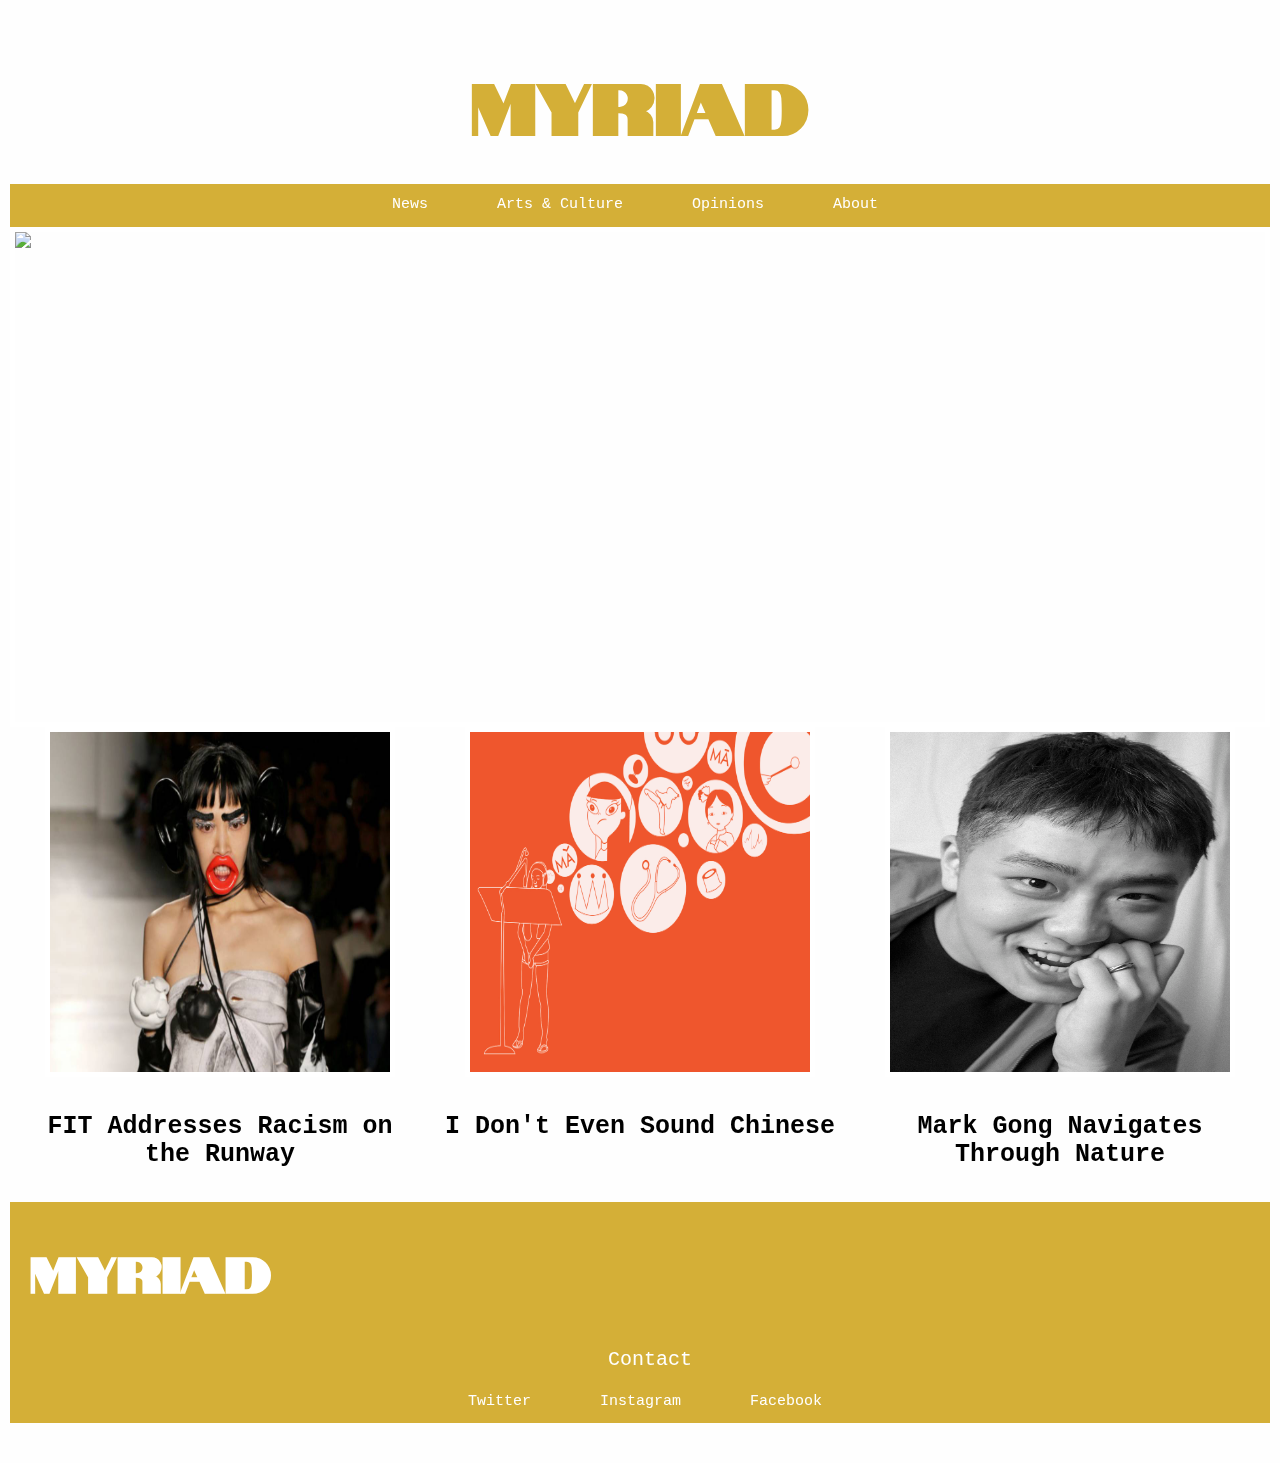
==== index.html @ ab916d22 "Update index.html" ====
<!DOCTYPE html>
<html lang="en">

	<head>
		<meta charset="utf-8" />
		<meta name="viewport" content="width=device-width, initial-scale=1.0" />
		<title>Myriad | Homepage</title>
		<!-- Compiled and minified CSS -->
<link rel="stylesheet" href="https://cdnjs.cloudflare.com/ajax/libs/materialize/1.0.0/css/materialize.min.css">

<!-- Compiled and minified JavaScript -->
<script src="https://cdnjs.cloudflare.com/ajax/libs/materialize/1.0.0/js/materialize.min.js"></script>

		<link rel="stylesheet" href="styles.css" type="text/css" />
		<link href="https://fonts.googleapis.com/css?family=Notable&display=swap" rel="stylesheet">
		<script src="script.js"></script>
	</head>

	<body>
		  <header>
				<div class="row">
				<div class="col s12">
			<h1><a href="index.html">Myriad</a></h1>
																	</div>
												 </div>
	<div class="col s12">
			  <ul>
		    <li>
		    <a href="fit.html">News</a>
		                        </li>
				<li>
					<a href="markgong.html">Arts & Culture</a>
				</li>
		   <li>
		    <a href="typecasting.html">Opinions</a>
		                          </li>
		  <li>
		    <a href="about.html">About</a>
		                        </li>
		                        </ul>
													</div>

														<div class="parallax-container">
														<div class="parallax"><img src="ethics2.jpg"></div>
												</div>
											</header>

											         <div class="row">
												<div class="col m4">
											                       <a href="fit.html"><img class="responsive-img" src="fit.jpg" style="width:350px;height:350px;"></a>
											                      <a href="fit.html"><h4><b>FIT Addresses Racism on the Runway</b></h4></a>
											    </div>

											    <div class="col m4">
											                       <a href="typecasting.html"><img class="responsive-img" src="typecasting.jpg" style="width:350px;height:350px;"></a>
											                       <a href="typecasting.html"><h4><b>I Don't Even Sound Chinese</b></h4></a>
											    </div>

											    <div class="col m4">
											      <a href="markgong.html"><img class="responsive-img" src="markgong.jpg" style="width:350px;height:350px;"></a>
											      <a href="markgong.html"><h4><b>Mark Gong Navigates Through Nature</b></h4></a>
											    </div>
											    </div>


<div class="footer">
<a href="index.html"><h3><b>Myriad</b></h3></a>
<div class="row">
<h5 class="center-align">Contact</h5>
<div class="col s12">
	<ul class-"center-align">
		<li>
<a href="https://www.linkedin.com/in/michaelazee/"target="https://www.linkedin.com/in/michaelazee/">Twitter</a>
</li>
<li>
<a href="https://www.instagram.com/michaelazee/"target="https://www.instagram.com/michaelazee/">Instagram</a>
</li>
<li>
<a href="https://www.facebook.com/michaela.zee.3/"target="https://www.facebook.com/michaela.zee.3/">Facebook</a>
</li>
</ul>
</div>
</div>
</div>

	</body>

</html>
---- styles.css ----
body {
	background-color: #fefefe;
	margin: 1em auto;
	font-size: 10px;
	padding: 1em;
	text-align: center;
}

header {
	text-align: center;
}

/* unvisited link */
a:link {
	color: white;
}

/* visited link */
a:visited {
	color: white;
}

/* mouse over link */
a:hover {
	color: pink;
}

/* selected link */
a:active {
	color: black;
}

p {
	font-family: "Times New Roman", serif;
	color: #444;
	max-width: 30em;
	width: 100%;
	text-align: justify;
	margin: 1em auto 1em auto;
	font-size: 1.8em;
	line-height: 1.3;
	}

img.logo {
	width: 100%;
	height: auto;
	max-width: 40em;
	max-height: 40em;
	margin: 2em auto;
}

header {
	text-align: center;
}

img {
	border: 5px solid white;
	display: inline;
	text-align: center;
}

h1 {
	font-size: 70px;
	text-align: center;
	color: #d4af37;
	font-weight: bold;
}

/* unvisited link */
h1 a:link{
	color: #d4af37;
	font-weight: bold;
}

/* visited link */
h1 a:visited {
	color: #d4af37;
}

/* mouse over link */
h1 a:hover {
	color: #d4af37;
}

/* selected link */
h1 a:active {
	color: #d4af37;
}

h2 {
	font-size: 35px;
	text-align: center;
	color: black;
}

h3 {
	font-size: 50px;
	text-align: left;
	color: white;
	padding-bottom: 25px;
}


h4 {
	font-size: 25px;
	text-align: center;
	color: black;
	padding-top: 10px;
}

h5 {
	font-size: 20px;
	text-align: center;
	color: white;
	padding-top: 10px;
}

h6 {
	font-size: 15px;
	text-align: center;
	color: black;
}

h1, h3 {
	font-family: 'Notable', sans-serif;
}

h2, h4, h5, h6 {
	font-family: "Courier New", monospace;
}

ul {
	text-align: center;
	background: #d4af37;
	padding: 10px;
}

li {
	display: inline;
	margin: 30px;
	font-family: "Courier New", monospace;
	font-size: 15px;
}

.underline-on-hover:hover {
text-decoration: underline;
}

.footer {
background-color: #d4af37;
padding-left: 20px;
padding-top: 10px;
}

a {
text-decoration: none;
}


.container {
  position: relative;
  width: 100%;
  overflow: hidden;
  padding-top: 56.25%; /* 16:9 Aspect Ratio */
}

.responsive-iframe {
  position: absolute;
  top: 0;
  left: 0;
  bottom: 0;
  right: 0;
  width: 100%;
  height: 100%;
  border: none;
}

.responsive {
  width: 100%;
  height: auto;
}

* {
  margin: 0;
  padding: 0;
  box-sizing: border-box;
}

/* Mobile Styles */
@media only screen and (max-width: 400px) {
}

/* Tablet Styles */
@media only screen and (min-width: 401px) and (max-width: 960px) {
}

/* Desktop Styles */
@media only screen and (min-width: 961px) {
}
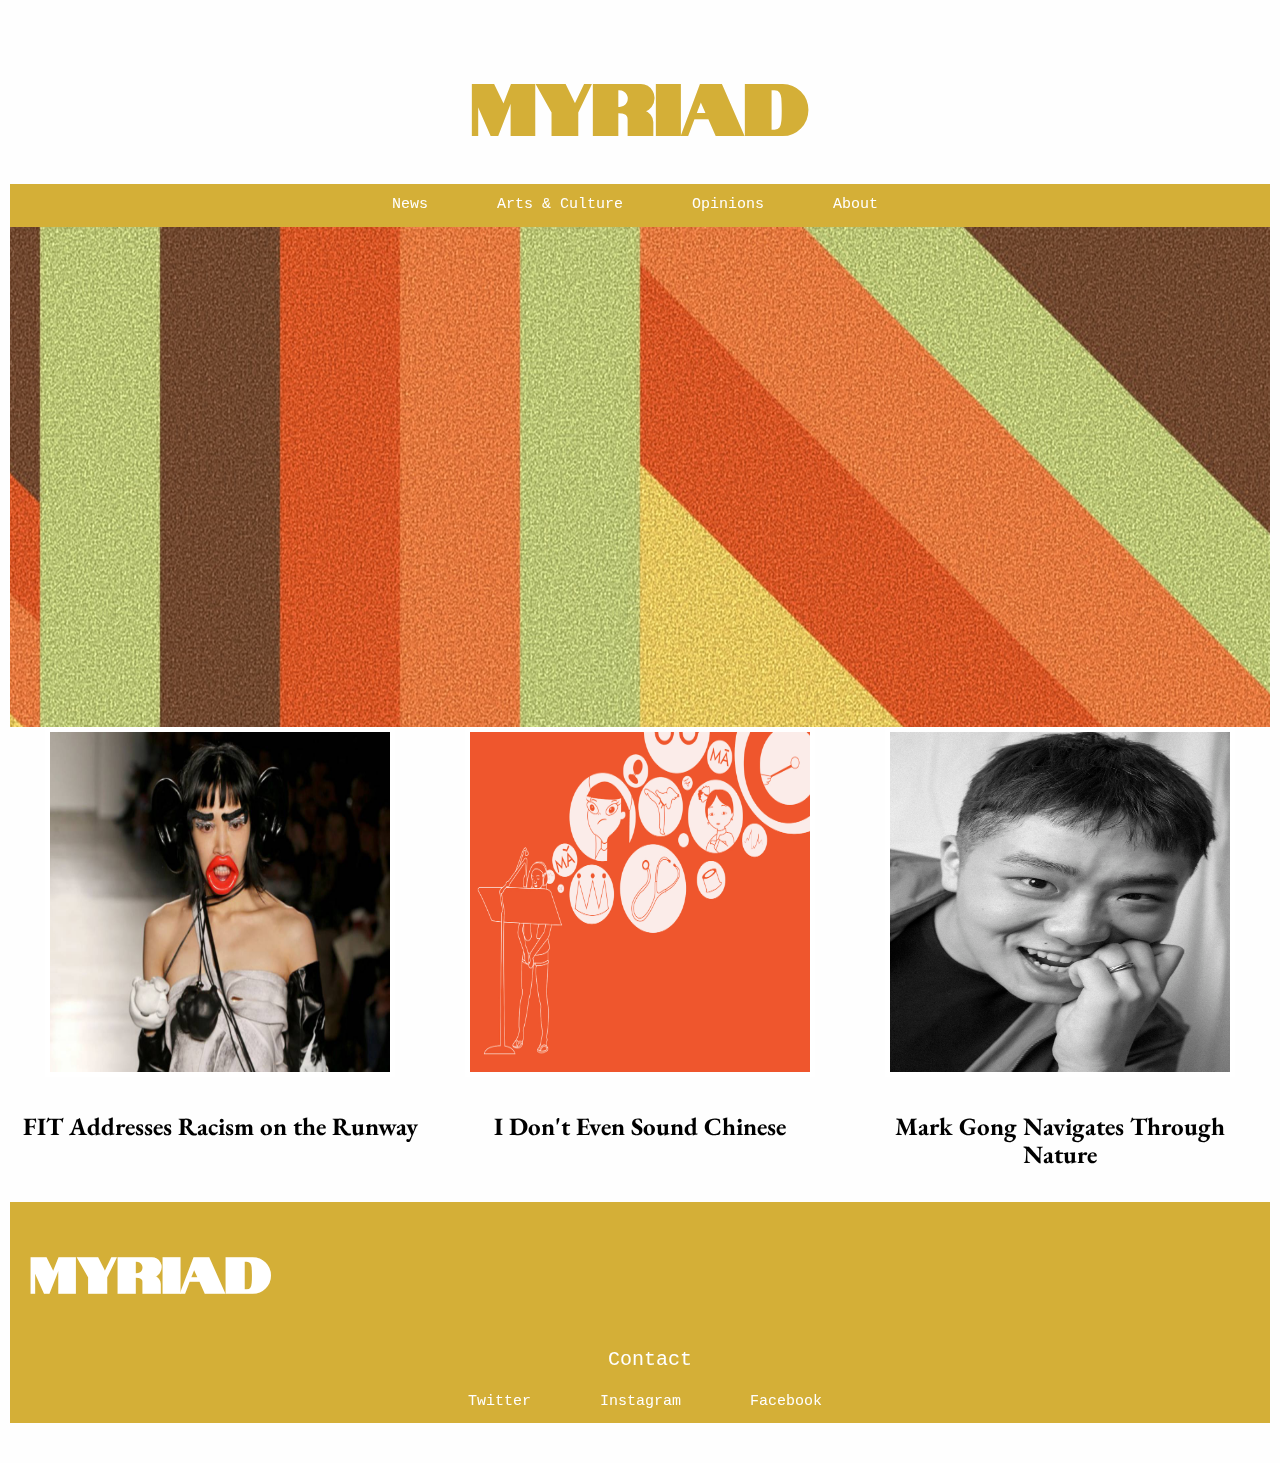
==== commit a45932e8: "Add files via upload" ====
--- a/index.html
+++ b/index.html
@@ -13,6 +13,7 @@
 
 		<link rel="stylesheet" href="styles.css" type="text/css" />
 		<link href="https://fonts.googleapis.com/css?family=Notable&display=swap" rel="stylesheet">
+		<link href="https://fonts.googleapis.com/css2?family=EB+Garamond&display=swap" rel="stylesheet">
 		<script src="script.js"></script>
 	</head>
 
@@ -41,7 +42,7 @@
 													</div>
 
 														<div class="parallax-container">
-														<div class="parallax"><img src="ethics2.jpg"></div>
+														<div class="parallax"><img src="ethicsbackground.jpg"></div>
 												</div>
 											</header>
 
--- a/styles.css
+++ b/styles.css
@@ -106,6 +106,7 @@
 	text-align: center;
 	color: black;
 	padding-top: 10px;
+	font-family: "EB Garamond", serif;
 }
 
 h5 {
@@ -125,7 +126,7 @@
 	font-family: 'Notable', sans-serif;
 }
 
-h2, h4, h5, h6 {
+h2, h5, h6 {
 	font-family: "Courier New", monospace;
 }
 
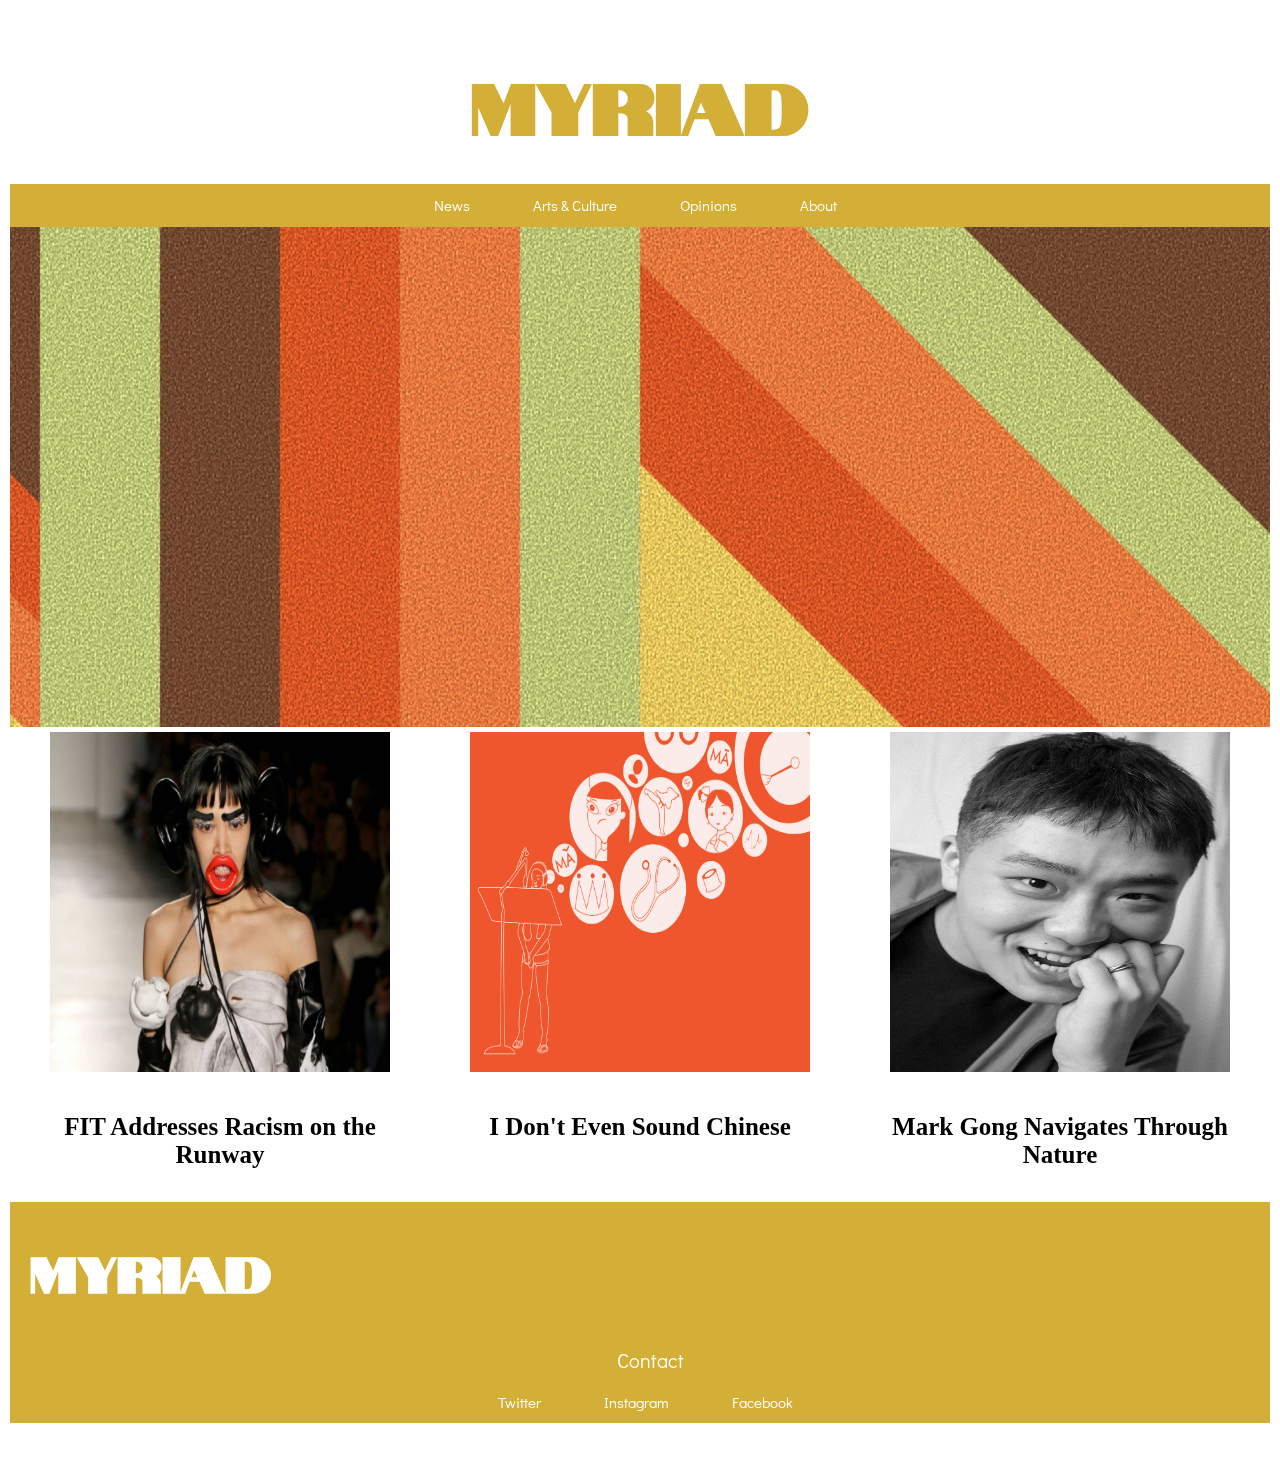
==== commit be70616e: "Add files via upload" ====
--- a/index.html
+++ b/index.html
@@ -13,7 +13,8 @@
 
 		<link rel="stylesheet" href="styles.css" type="text/css" />
 		<link href="https://fonts.googleapis.com/css?family=Notable&display=swap" rel="stylesheet">
-		<link href="https://fonts.googleapis.com/css2?family=EB+Garamond&display=swap" rel="stylesheet">
+		<link href="https://www.1001fonts.com/wes-font.html" rel="stylesheet">
+		<link href="https://fonts.googleapis.com/css?family=Didact+Gothic&display=swap" rel="stylesheet">
 		<script src="script.js"></script>
 	</head>
 
--- a/styles.css
+++ b/styles.css
@@ -106,7 +106,7 @@
 	text-align: center;
 	color: black;
 	padding-top: 10px;
-	font-family: "EB Garamond", serif;
+	font-family: "Wes", serif;
 }
 
 h5 {
@@ -126,8 +126,12 @@
 	font-family: 'Notable', sans-serif;
 }
 
-h2, h5, h6 {
-	font-family: "Courier New", monospace;
+h2, h4 {
+	font-family: "Wes", serif; 
+}
+
+h5, h6 {
+	font-family: "Didact Gothic", sans-serif;
 }
 
 ul {
@@ -139,7 +143,7 @@
 li {
 	display: inline;
 	margin: 30px;
-	font-family: "Courier New", monospace;
+	font-family: "Didact Gothic", sans-serif;
 	font-size: 15px;
 }
 
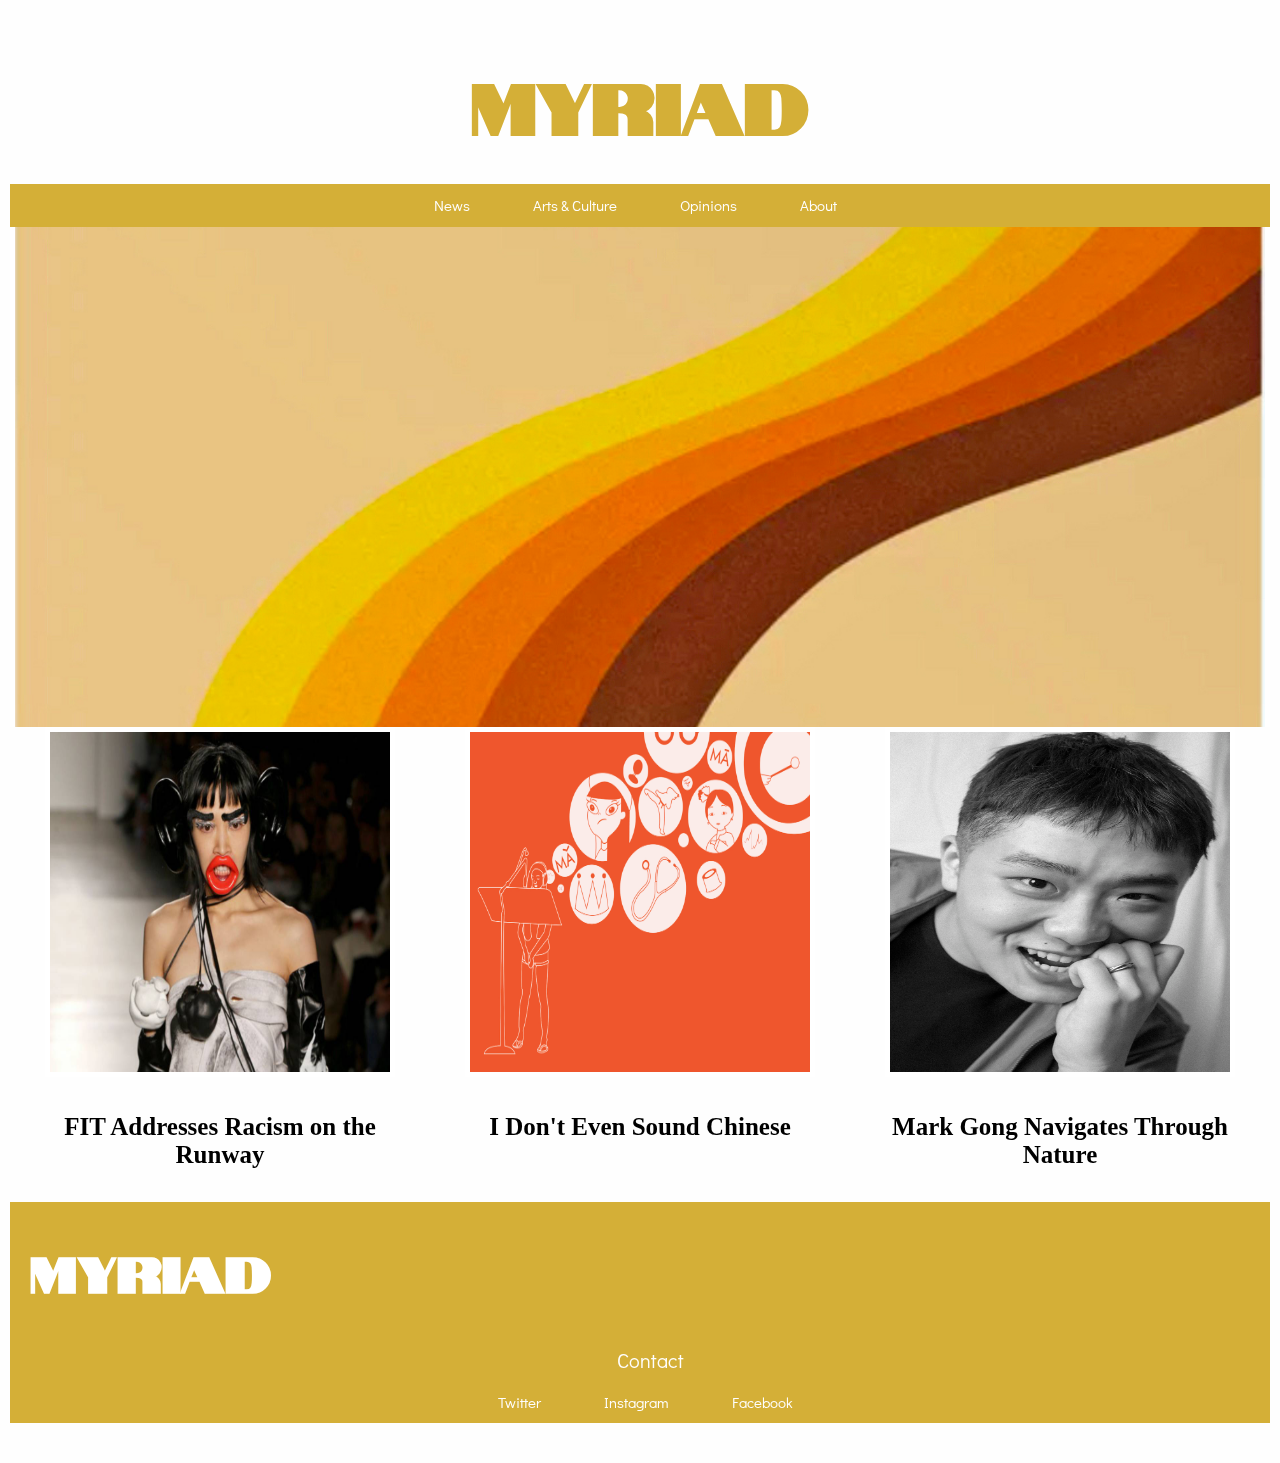
==== commit c90b09a9: "Update index.html" ====
--- a/index.html
+++ b/index.html
@@ -43,7 +43,7 @@
 													</div>
 
 														<div class="parallax-container">
-														<div class="parallax"><img src="ethicsbackground.jpg"></div>
+														<div class="parallax"><img src="ethics2.jpg"></div>
 												</div>
 											</header>
 
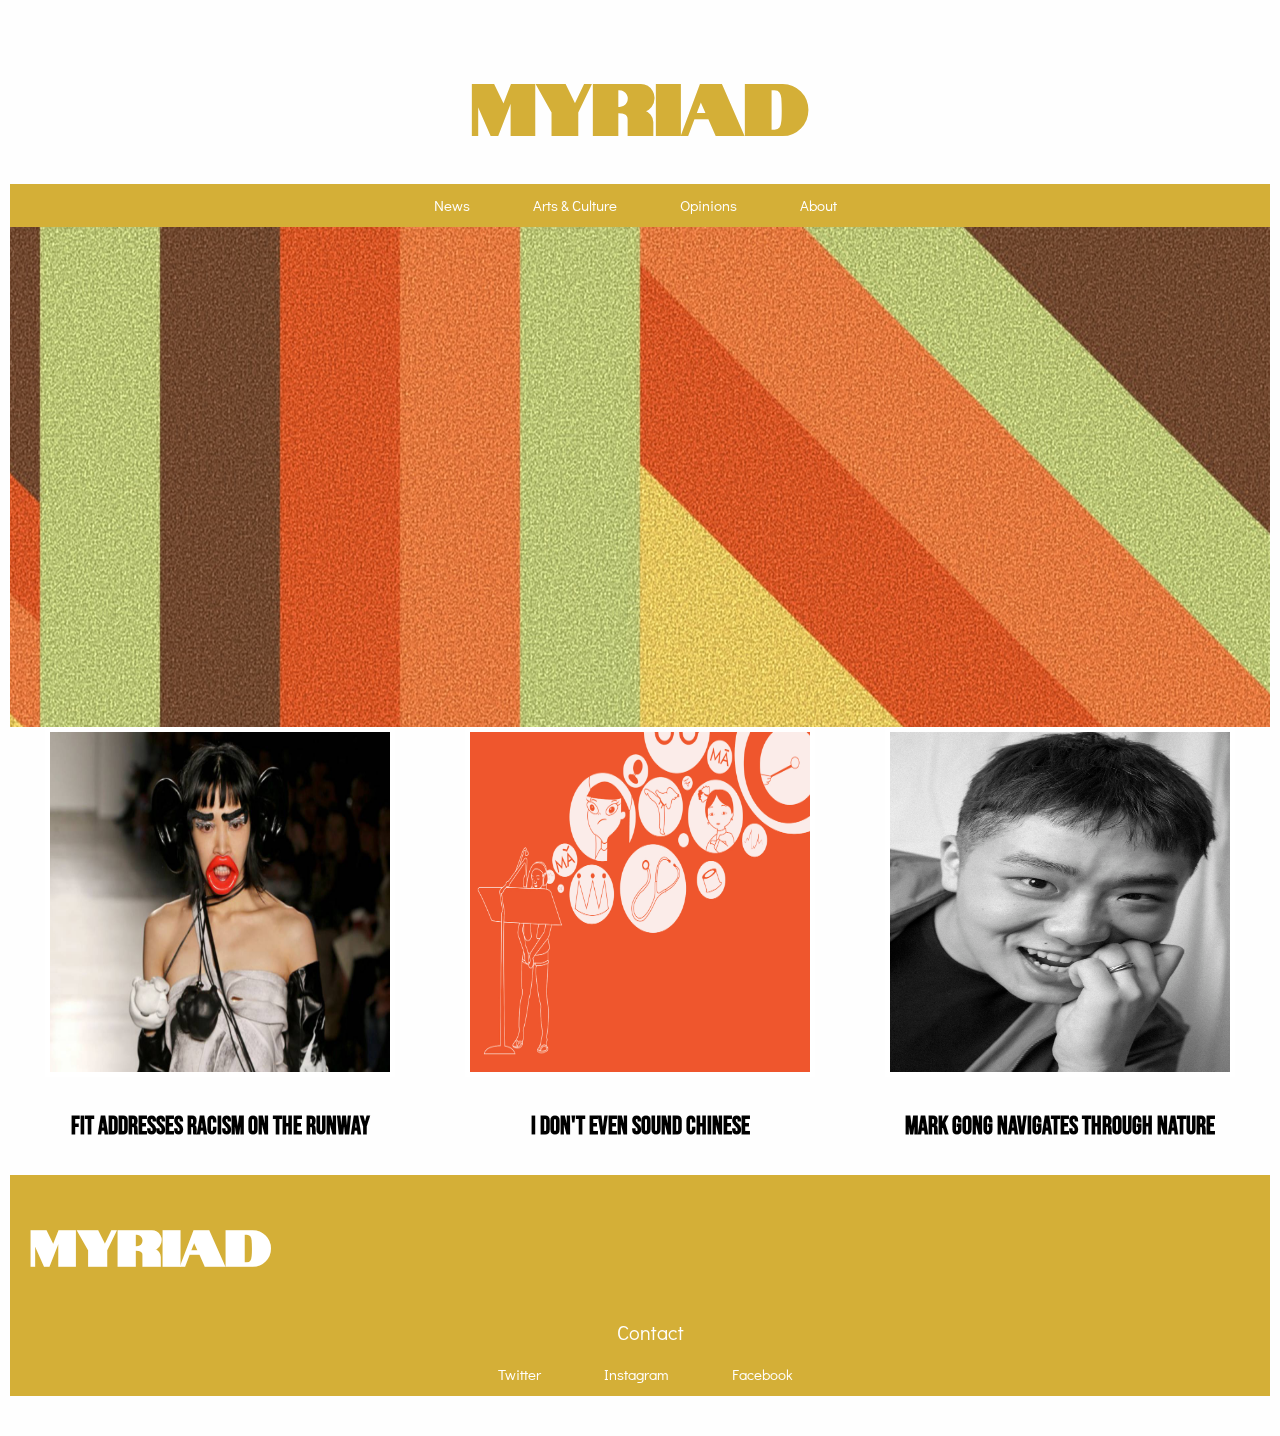
==== commit 7e6c263b: "Add files via upload" ====
--- a/index.html
+++ b/index.html
@@ -13,7 +13,7 @@
 
 		<link rel="stylesheet" href="styles.css" type="text/css" />
 		<link href="https://fonts.googleapis.com/css?family=Notable&display=swap" rel="stylesheet">
-		<link href="https://www.1001fonts.com/wes-font.html" rel="stylesheet">
+	<link href="https://fonts.googleapis.com/css2?family=Bebas+Neue&display=swap" rel="stylesheet">
 		<link href="https://fonts.googleapis.com/css?family=Didact+Gothic&display=swap" rel="stylesheet">
 		<script src="script.js"></script>
 	</head>
@@ -43,7 +43,7 @@
 													</div>
 
 														<div class="parallax-container">
-														<div class="parallax"><img src="ethics2.jpg"></div>
+														<div class="parallax"><img src="ethicsbackground.jpg"></div>
 												</div>
 											</header>
 
--- a/styles.css
+++ b/styles.css
@@ -106,7 +106,7 @@
 	text-align: center;
 	color: black;
 	padding-top: 10px;
-	font-family: "Wes", serif;
+	font-family: "Bebas Neue", cursive;
 }
 
 h5 {
@@ -127,7 +127,7 @@
 }
 
 h2, h4 {
-	font-family: "Wes", serif; 
+	font-family: "Bebas Neue", cursive;
 }
 
 h5, h6 {
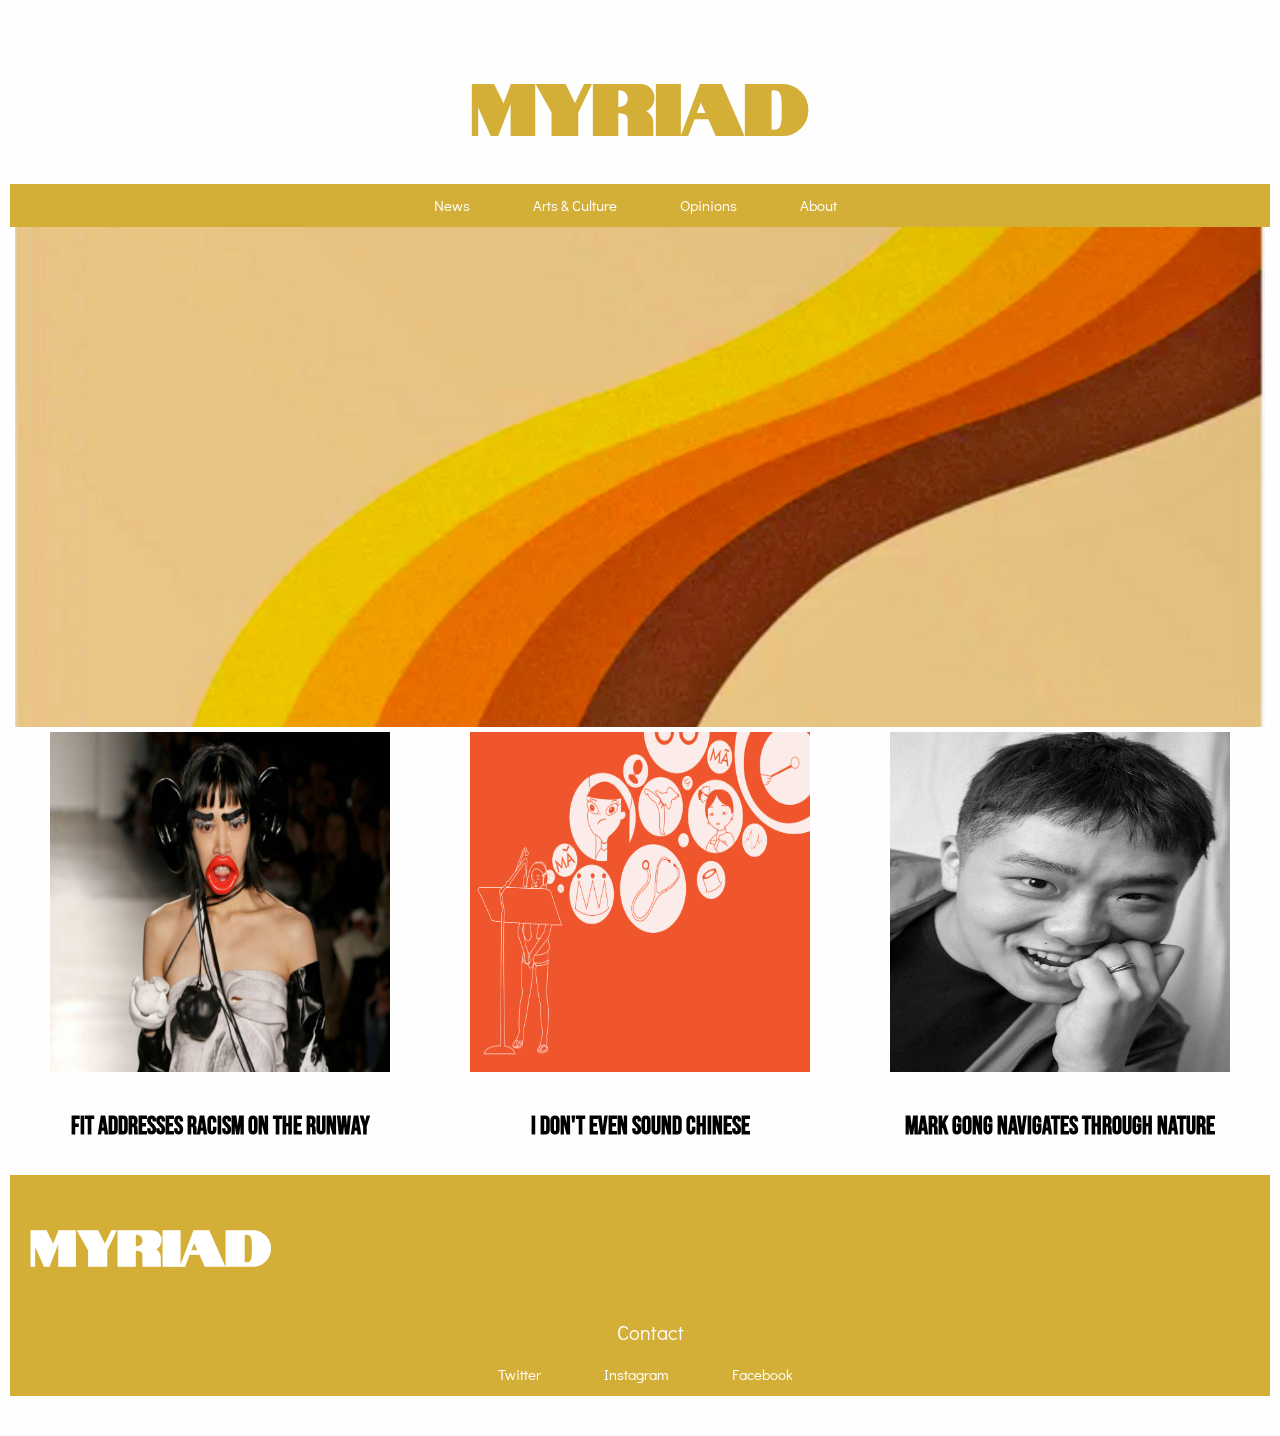
==== commit d5a26f87: "Update index.html" ====
--- a/index.html
+++ b/index.html
@@ -43,7 +43,7 @@
 													</div>
 
 														<div class="parallax-container">
-														<div class="parallax"><img src="ethicsbackground.jpg"></div>
+														<div class="parallax"><img src="ethics2.jpg"></div>
 												</div>
 											</header>
 
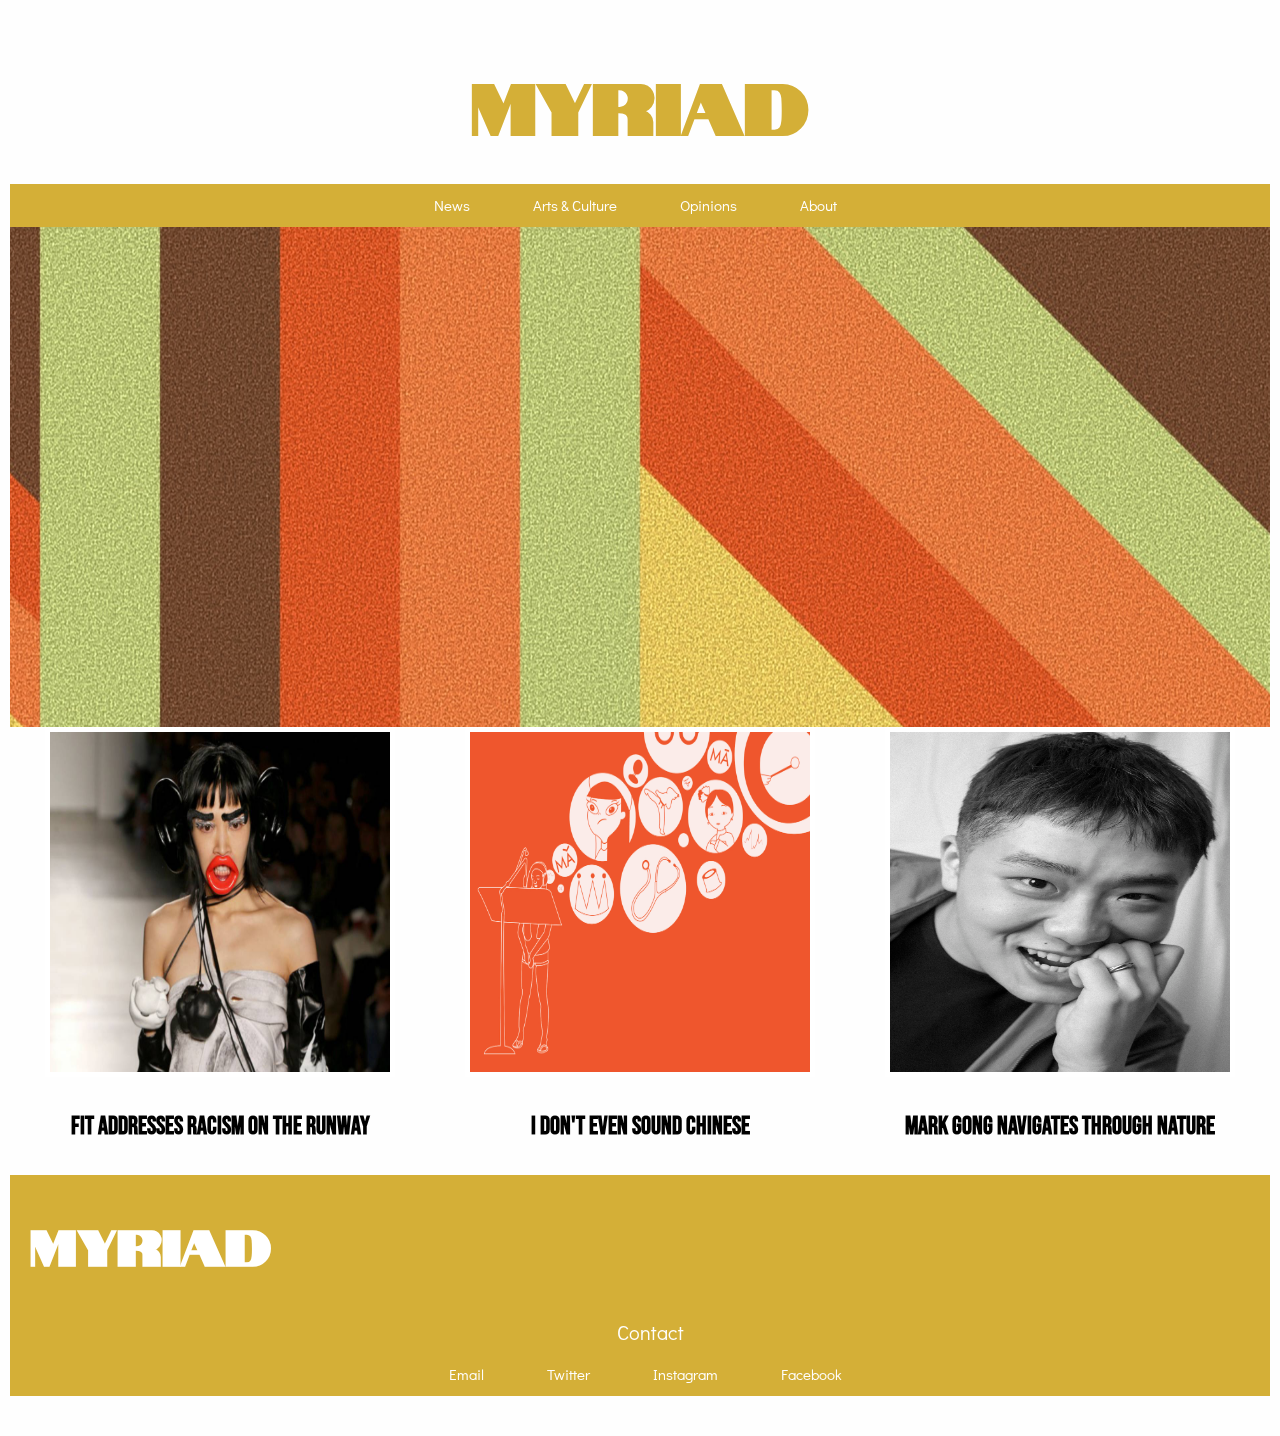
==== commit 5ab492da: "Add files via upload" ====
--- a/index.html
+++ b/index.html
@@ -43,7 +43,7 @@
 													</div>
 
 														<div class="parallax-container">
-														<div class="parallax"><img src="ethics2.jpg"></div>
+														<div class="parallax"><img src="ethicsbackground.jpg"></div>
 												</div>
 											</header>
 
@@ -72,7 +72,10 @@
 <div class="col s12">
 	<ul class-"center-align">
 		<li>
-<a href="https://www.linkedin.com/in/michaelazee/"target="https://www.linkedin.com/in/michaelazee/">Twitter</a>
+<a href="index.html">Email</a>
+</li>
+<li>
+<a href="https://twitter.com/michaelazee1"target="https://twitter.com/michaelazee1">Twitter</a>
 </li>
 <li>
 <a href="https://www.instagram.com/michaelazee/"target="https://www.instagram.com/michaelazee/">Instagram</a>
--- a/styles.css
+++ b/styles.css
@@ -147,6 +147,10 @@
 	font-size: 15px;
 }
 
+div.b {
+	text-align: right;
+}
+
 .underline-on-hover:hover {
 text-decoration: underline;
 }
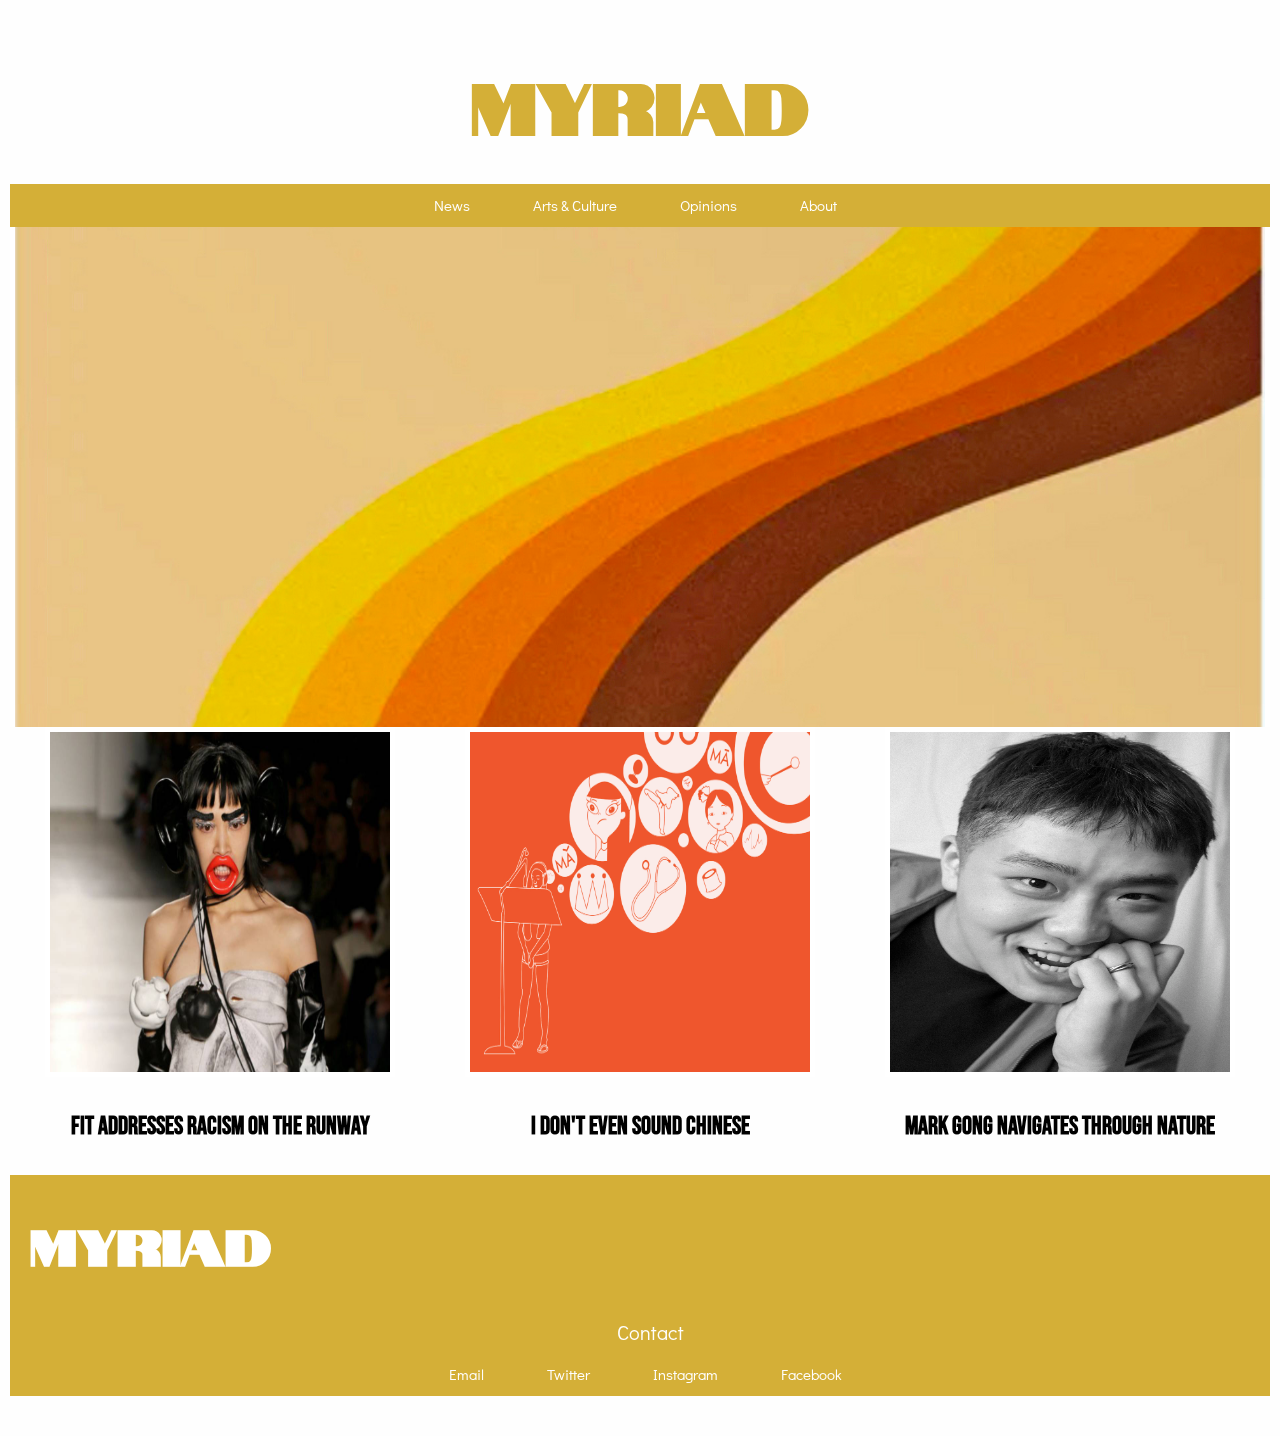
==== commit 21429c04: "Update index.html" ====
--- a/index.html
+++ b/index.html
@@ -43,7 +43,7 @@
 													</div>
 
 														<div class="parallax-container">
-														<div class="parallax"><img src="ethicsbackground.jpg"></div>
+														<div class="parallax"><img src="ethics2.jpg"></div>
 												</div>
 											</header>
 
